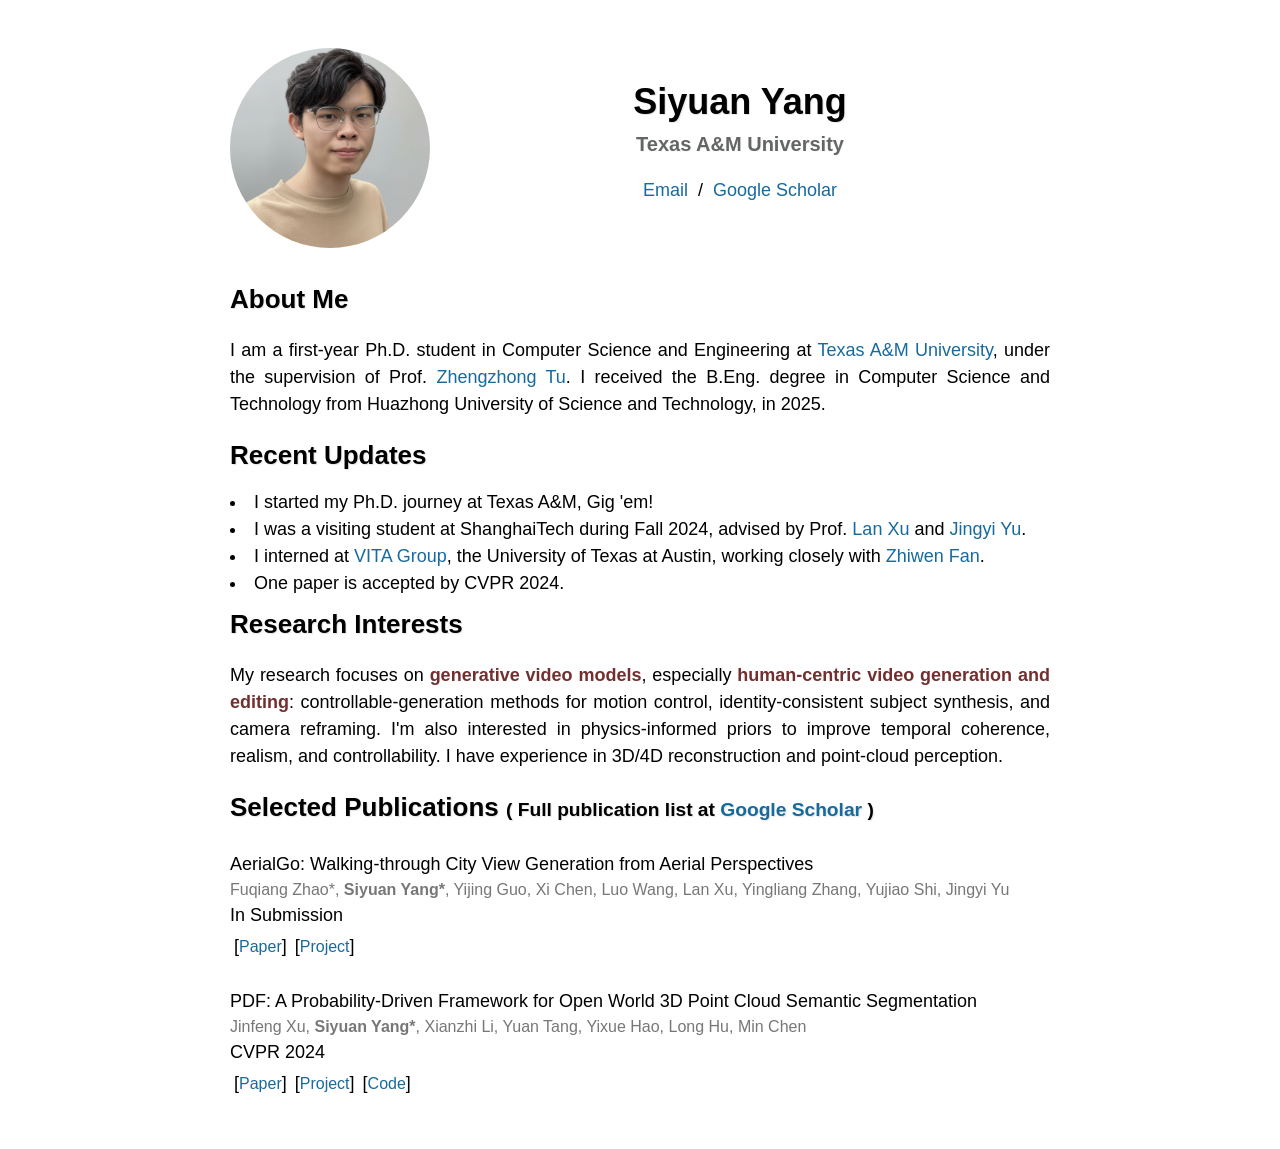
==== index.html @ 32f58fd7 "Initial commit" ====
<!DOCTYPE html>
<html lang="en">


<head>
    <meta http-equiv="Content-Type" content="text/html; charset=UTF-8"><!--<base target="_blank">-->
    <base href="." target="_blank">
    <link rel="preconnect" href="https://fonts.gstatic.com/">
    <link rel="stylesheet" type="text/css" data-href="https://fonts.googleapis.com/css?family=Lato">
    <link rel="preconnect" href="https://fonts.gstatic.com/" crossorigin="">
    <meta name="viewport" content="width=device-width">
    <title>Siyuan Yang's Homepage</title>
    <link rel="icon" href="/images/sky_icon.jpeg" type="image/jpg">
    <meta name="description"
        content="I am a Ph.D. student in Computer Science and Engineering at Texas A&M University.">
    <meta name="next-head-count" content="4">
    <link rel="preload" href="./Homepage_files/body.css" as="style">
    <link rel="stylesheet" href="./Homepage_files/body.css" data-n-g="">
    <link rel="preload" href="./Homepage_files/pub.css" as="style">
    <link rel="stylesheet" href="./Homepage_files/pub.css" data-n-p=""><noscript data-n-css=""></noscript>

    <style>
        body {
            font-family: Palatino, sans-serif;
            font-size: 18px;
        }
    </style>

    <style>
        a {
            /* color: #305b81; */
            color: #176a9d;
            text-decoration: none;
        }

        a:hover {
            /* color:rgb(197, 139, 92); */
            color: rgb(106, 0, 95);
            /* color: #B01C33; */
        }

        heading {
            font-size: 22px;
        }

        papertitle {
            font-size: 18px;
            font-weight: bold;
        }

        name {
            font-size: 30px;
            line-height: 130%;
        }

        note {
            color: #080808a6;
            font-size: 13px;
        }

        highlight {
            /* color:	#B01C33; */
            /* color: #305b81; */
            color: #176a9d;
        }

        .personal_chineseName__image {
            max-width: 100%;
            /* Ensures it doesn't overflow */
            height: auto;
            display: block;
            margin: 5px auto;
        }

        /* Match h3 size */
        .personal_chineseName__image {
            max-height: 1.8em;
            /* Keeps it similar to h3 font size */
        }

        h2 {
            font-size: 26px;
            /* Reduce from default size */
            font-weight: bold;
            margin-bottom: 14px;
            /* Adjust spacing */
        }

        /* Reduce the gap between paragraphs inside the table */
        .edu-info p {
            margin: 1px 0;
            /* Adjusts spacing between paragraphs */
        }

        .name-highlight {
            font-weight: bold;
            /* Makes it bold */
            /* color: #DAA520; */
            /* Gold color */
            /* background-color: rgba(218, 165, 32, 0.15); */
            /* Light gold background */
            /* padding: 2px 5px; */
            /* Adds some spacing */
            /* border-radius: 5px; */
            /* Soft rounded corners */
        }

        #cat-gallery {
            margin: 20px auto;
            text-align: center;
        }

        .gallery {
            display: flex;
            justify-content: center;
            flex-wrap: wrap;
            gap: 20px;
            margin-top: 15px;
        }

        .gallery figure {
            margin: 0;
            width: 200px;
            /* Adjust the width as needed */
        }

        .gallery img {
            width: 100%;
            height: auto;
            border-radius: 8px;
            /* Optional: add some rounded corners */
        }

        .gallery figcaption {
            margin-top: 8px;
            font-size: 16px;
            color: #333;
        }
        .affiliation-logos {
            display: flex;
            justify-content: center;
            gap: 50px;
            flex-wrap: wrap;
            align-items: center;
            margin-bottom: 50px;
        }
    </style>




</head>


<body>
    <div id="__next">
        <div class="styles_container__1_WuM">
            <section>
                <div class="personal_profile__BdQI4"><img class="personal_portrait__BAkO0" src="./images/siyuan.png"
                        alt="pottrait">
                    <div class="personal_profileInfo__1Y4pW">
                        <h2 class="personal_name__1_mHK">Siyuan Yang</span></h2>
                        <!-- <h3 class="personal_chineseName__18aOD">朱汉卿</h3> -->
                        <!-- <img class="personal_chineseName__image" src="./images/hanqing_chinese_name_v2.png"
                            alt="Chinese Name"> -->
                        <h3 class="personal_worksFor__2L0De">Texas A&M University</h3>
                        <p style="text-align:center">
                            <a href="mailto:siyuan@tamu.edu">Email</a> &nbsp;/&nbsp;
                            <a href="https://scholar.google.com/citations?user=Z9YNf34AAAAJ"> Google Scholar</a>
                            <!--  <a href="https://github.com/Mia-Cong"> Github </a> &nbsp;/&nbsp;
                            <a href="docs/CV_WYC_2025.pdf"> CV </a> &nbsp;/&nbsp; -->
                            </p>
                    </div>
                </div>
            </section>
            <section>
                <h2>About Me</h2>
                <div>
                    <p>I am a first-year Ph.D. student in Computer Science and Engineering at <a
                            href="https://www.tamu.edu/">Texas A&M University</a>, under the
                        supervision of Prof. <a href="https://vztu.github.io/">Zhengzhong Tu</a>.
                        I received the B.Eng. degree in Computer Science and Technology from Huazhong University of Science and Technology, in 2025.
                    </p>



                </div>
            </section>

            <section>
                <h2>Recent Updates</h2>
                <li>
                    <span>I started my Ph.D. journey at Texas A&amp;M, Gig 'em!</span>
                </li>
                <li>
                    <span>I was a visiting student at ShanghaiTech during Fall 2024, advised by Prof. <a href="https://scholar.google.com/citations?user=aPS5pJkAAAAJ&hl=en">Lan Xu</a> and <a href="https://www.yu-jingyi.com/">Jingyi Yu</a>.</span>
                </li>
                <li>
                    <span>I interned at <a href="https://www.vita-group.space/">VITA Group</a>, the University of Texas at Austin, working closely with <a href="https://zhiwenfan.github.io">Zhiwen Fan</a>.</span>
                </li>
                <li>
                    <span>One paper is accepted by CVPR 2024.</span>
                </li>
            </section>

            <section>
                <h2>Research Interests</h2>
                <div>
                    <p>
                        My research focuses on <span style="color:#732F2f; font-weight:bold;">generative video models</span>, especially <span style="color:#732F2f; font-weight:bold;">human-centric video generation and editing</span>: controllable-generation methods for motion control, identity-consistent subject synthesis, and camera reframing. I'm also interested in physics-informed priors to improve temporal coherence, realism, and controllability. I have experience in 3D/4D reconstruction and point-cloud perception.
                    </p>
                    </ul>
                    </p>
                </div>
            </section>

            <!--  <section>
                <div class="affiliation-logos">

                    <img src="images/adobe_icon.png" alt="Adobe" style="width: auto; max-height: 100px;">
                    <img src="images/facebookai_logo.png" alt="Meta" style="width: auto; max-height: 70px;">
                    <img src="images/snap_icon.png" alt="Snapchat" style="width: auto; max-height: 100px;">
                    <img src="images/ut_logo.png" alt="UT Austin" style="width: auto; max-height: 100px;">
                    <img src="images/Sjtu-logo.png" alt="SJTU" style="width: auto; max-height: 100px;">
                </div>

            </section> -->


            <section>
                <h2>Selected Publications<br class="publication-list_mobileBreak__24vsO">
                    <span class="publication-list_filters__3ikvu"> <span>Full publication list at </span>
                        <span><a href="https://scholar.google.com/citations?user=Z9YNf34AAAAJ">Google Scholar</a> </span>
                    </span>
                </h2>
                <div>
                    
                    <div class="publication_publication__1Icb_">
                        <div class="publication_info__kLRGP">
                            <div class="publication_title__3m6SE">AerialGo: Walking-through City View Generation from Aerial Perspectives</div>
                            <div class="publication_authors__qkFXc"><span>Fuqiang Zhao*, <span class="name-highlight">Siyuan Yang*</span>, Yijing Guo, Xi Chen, Luo Wang, Lan Xu, Yingliang Zhang, Yujiao Shi, Jingyi Yu</span></div>
                            <div class="publication_venue__1Dv6R"><span>In Submission</span></div>
                            <div class="publication_links__aEpO_">
                                <span class="publication_link__fXY43"><a href="https://arxiv.org/abs/2412.00157">Paper</a></span>
                                <span class="publication_link__fXY43"><a href="#" onclick="event.preventDefault(); location.reload();">Project</a></span>
                            </div>
                        </div>
                    </div>



                    <div class="publication_publication__1Icb_">
                        <div class="publication_info__kLRGP">
                            <div class="publication_title__3m6SE">PDF: A Probability-Driven Framework for Open World 3D Point Cloud Semantic Segmentation</div>
                            <div class="publication_authors__qkFXc"><span>Jinfeng Xu, <span class="name-highlight">Siyuan Yang*</span>, Xianzhi Li, Yuan Tang, Yixue Hao, Long Hu, Min Chen</span></div>
                            <div class="publication_venue__1Dv6R"><span>CVPR 2024</span></div>
                            <div class="publication_links__aEpO_">
                                <span class="publication_link__fXY43"><a href="https://arxiv.org/abs/2404.00979">Paper</a></span>
                                <span class="publication_link__fXY43"><a href="#" onclick="event.preventDefault(); location.reload();">Project</a></span>
                                <span class="publication_link__fXY43"><a href="https://github.com/JinfengX/PointCloudPDF">Code</a></span>
                            </div>
                        </div>
                    </div>

                </div>


            </section>  
        </div>
    </div>

    <script>
        document.addEventListener('DOMContentLoaded', () => {
            const timeElem = document.querySelector('footer time');
            if (timeElem) {
                // Get the document's last modified date
                const lastModified = new Date(document.lastModified);
                // Format the date (adjust the options as needed)
                const options = { year: 'numeric', month: 'short', day: 'numeric' };
                timeElem.textContent = lastModified.toLocaleDateString(undefined, options);
                timeElem.setAttribute('datetime', lastModified.toISOString());
            }
        });
    </script>

</body>

</html>
---- Homepage_files/body.css ----
body,
html {
    padding: 0;
    margin: 0;
    font-family: -apple-system, BlinkMacSystemFont, Segoe UI, Roboto, Oxygen, Ubuntu, Cantarell, Fira Sans, Droid Sans, Helvetica Neue, sans-serif
}

body {
    background: #fff no-repeat fixed 0 0;
    margin: 3rem 0;
    font-family: Lato, sans-serif;
    line-height: 1.5;
    font-size: 1.2rem;
    font-weight: 400;
    text-align: justify
}

h1 {
    text-align: center;
    font-size: 4rem
}

h1,
h2 {
    color: #000;
    font-weight: 400;
    text-shadow: 1px 1px 1px hsla(0, 0%, 64.7%, .3)
}

h2 {
    margin: .3em 0 .2em;
    font-size: 2rem
}

a {
    color: #0567e7
}

a:not(:hover) {
    text-decoration: none
}

a img {
    border: 0
}

* {
    -webkit-box-sizing: border-box;
    -moz-box-sizing: border-box;
    box-sizing: border-box
}

@media only screen and (max-width:832px) {
    h1 {
        font-size: 3rem
    }
}
---- Homepage_files/body.css ----
body,
html {
    padding: 0;
    margin: 0;
    font-family: -apple-system, BlinkMacSystemFont, Segoe UI, Roboto, Oxygen, Ubuntu, Cantarell, Fira Sans, Droid Sans, Helvetica Neue, sans-serif
}

body {
    background: #fff no-repeat fixed 0 0;
    margin: 3rem 0;
    font-family: Lato, sans-serif;
    line-height: 1.5;
    font-size: 1.2rem;
    font-weight: 400;
    text-align: justify
}

h1 {
    text-align: center;
    font-size: 4rem
}

h1,
h2 {
    color: #000;
    font-weight: 400;
    text-shadow: 1px 1px 1px hsla(0, 0%, 64.7%, .3)
}

h2 {
    margin: .3em 0 .2em;
    font-size: 2rem
}

a {
    color: #0567e7
}

a:not(:hover) {
    text-decoration: none
}

a img {
    border: 0
}

* {
    -webkit-box-sizing: border-box;
    -moz-box-sizing: border-box;
    box-sizing: border-box
}

@media only screen and (max-width:832px) {
    h1 {
        font-size: 3rem
    }
}
---- Homepage_files/pub.css ----
.personal_profile__BdQI4 {
    text-align: center;
    display: -moz-box;
    display: flex;
    -moz-box-orient: vertical;
    -moz-box-direction: normal;
    flex-direction: column;
    margin-bottom: 2rem;
    -moz-box-align: center;
    align-items: center
}

@media only screen and (min-width:832px) {
    .personal_profile__BdQI4 {
        -moz-box-orient: horizontal;
        -moz-box-direction: normal;
        flex-direction: row
    }
}

.personal_profileInfo__1Y4pW {
    -moz-box-flex: 1;
    flex: 1 1
}

.personal_name__1_mHK {
    margin: 0;
    font-size: 36px;
}

.personal_chineseName__18aOD {
    font-size: 1.25rem;
    color: #3d3d3d;
    text-shadow: 1px 1px 1px rgba(45, 157, 167, .1);
    opacity: .6;
    margin: 0
}

.personal_fakeEmail__3q6yD {
    display: none
}

.personal_email__2kMgm {
    margin: 1.5rem 0;
    line-height: 1
}

.personal_email__2kMgm a {
    color: #000
}

.personal_links__p_eYL span:not(:last-of-type):after {
    content: " ∙ "
}

.personal_blurb__2rRwq {
    margin: 1rem 0;
    padding-top: .6em;
    padding-bottom: .8em;
    text-align: justify
}

.personal_atsign__3xW7w {
    color: #db4d6d;
    font-size: 1.35rem;
    font-weight: 700
}

.personal_portrait__BAkO0 {
    width: 200px;
    height: 200px;
    border-radius: 50%
}

.personal_worksFor__2L0De {
    font-size: 1.25rem;
    color: #000;
    text-shadow: 1px 1px 1px rgba(45, 157, 167, .1);
    opacity: .6;
    margin: 0
}

.publication_publication__1Icb_ {
    display: -moz-box;
    display: flex;  /* Switches layout from column to row */
    display: flex;
    -moz-box-orient: vertical;
    -moz-box-direction: normal;
    flex-direction: column;
    margin: 1.5rem 0;
    -webkit-hyphens: auto;
    -moz-hyphens: auto;
    -ms-hyphens: auto;
    hyphens: auto; 
    gap: 20px; /* Adds spacing between text and image */
}

.publication_image__1EUuC {
    width: 100%;
    padding-bottom: .5rem
}

.publication_image__1EUuC img,
.publication_image__1EUuC video,
.publication_image__full_size img,
.publication_image__full_size video,
.publication_image_0dot7_size img,
.publication_image_0dot7_size video,

publication_image_0dot7_size
.publication_info__kLRGP {
    width: 100%
}

.publication_title__3m6SE {
    display: block;
    font-size: 18px
}

.publication_title__3m6SE a:not(a[href]) {
    color: #000
}

.publication_authors__qkFXc {
    font-size: 16px;
    color: #777
}

.publication_authors__qkFXc>span:not(:last-of-type):after {
    content: ", \00a0"
}

.publication_authors__qkFXc a {
    color: #777
}

.publication_hilightedAuthor__KiWMY a {
    color: #000;
    font-weight: 700
}

.publication_venue__1Dv6R>span:not(:last-of-type):after {
    font-size: 18px;
    /* content: "\00a0" */
}

.publication_tag__q9Y_t:before {
    content: "["
}

.publication_tag__q9Y_t:after {
    content: "] "
}

.publication_highlights__2ILmf {
    color: #e83015
}

.publication_links__aEpO_ {
    display: -moz-box;
    display: flex;
    font-size: 18px;
}

.publication_link__fXY43 {
    padding: .25rem
}

.publication_link__fXY43>a {
    font-size: medium;
    -webkit-transition: all .1s ease-in-out;
    -moz-transition: all .1s ease-in-out;
    transition: all .1s ease-in-out
}

.publication_link__fXY43:before {
    content: "["
}

.publication_link__fXY43:after {
    content: "]"
}

.publication_links__aEpO_>a:not(:last-of-type) {
    margin-right: 1rem
}

@media only screen and (min-width:432px) {
    .publication_publication__1Icb_ {
        -moz-box-orient: horizontal;
        -moz-box-direction: normal;
        flex-direction: row;
        -webkit-hyphens: auto;
        -moz-hyphens: auto;
        -ms-hyphens: auto;
        hyphens: auto
    }

    .publication_image__1EUuC {
        width: 30%;
        max-width: 300px;
        padding: .5rem 1rem 0 0
    }

    .publication_image_full_size {
        width: 100%;
        padding: 3rem 0 0 0
    }

    .publication_image_0dot7_size {
        width: 70%;
        padding: .5rem 1rem 0 1rem; /* Sets equal padding on the left and right */
    }

    .publication_info__kLRGP {
        width: 98%
    }
}

.publication-list_filters__3ikvu {
    font-size: 1rem;
    color: #000
}

.publication-list_smallText__pUJXB {
    font-size: 1.1rem;
    color: #000
}

.publication-list_filters__3ikvu:before {
    content: " ( "
}

.publication-list_filters__3ikvu:after {
    content: " )"
}

.publication-list_filter__1x1Xu:not(:last-of-type):after {
    content: " / "
}

.publication-list_filter__1x1Xu a:hover {
    cursor: pointer;
    text-decoration: underline
}

.publication-list_filter__1x1Xu a:not(.publication-list_active__y3dLZ) {
    color: #000
}

.publication-list_label__38tLh {
    font-size: 1.3rem;
    margin: 0
}

@media screen and (min-width:432px) {
    .publication-list_mobileBreak__24vsO {
        display: none
    }

    .publication-list_filters__3ikvu {
        font-size: 1.2rem
    }
}

.styles_container__1_WuM {
    margin: 0 2rem;
    max-width: 820px
}

.styles_projects__-bgEX {
    width: 100%;
    display: -moz-box;
    display: flex;
    -moz-box-orient: vertical;
    -moz-box-direction: normal;
    flex-direction: column
}

.styles_projects__-bgEX iframe {
    width: 100%;
    min-height: 450px;
    height: auto;
    margin-bottom: 1em
}

.styles_collaborator__VflHz:not(:last-of-type):after {
    content: ", "
}

.styles_footer__3qp3V {
    text-align: center;
    color: #7a7a7a;
    font-weight: 400;
    font-size: 1rem;
    margin-top: 3em
}

.styles_footer__3qp3V p {
    margin: .5rem
}

.styles_footer__3qp3V a:not(:hover) {
    text-decoration: none;
    color: #7a7a7a
}

@media only screen and (min-width:832px) {
    .styles_container__1_WuM {
        margin: 0 auto
    }
}

.styles_title__1AK6- {
    display: block
}

.styles_title__1AK6- a {
    color: #000
}

.styles_authors__20Znu {
    font-size: 1.1rem
}

.styles_authors__20Znu span:not(:last-of-type):after {
    content: ", \00a0"
}

.styles_authors__20Znu a {
    color: #777
}

.styles_showMore__JvZFs {
    display: -moz-box;
    display: flex;
    -moz-box-pack: center;
    justify-content: center
}

.styles_showMore__JvZFs button {
    -webkit-appearance: none;
    -moz-appearance: none;
    appearance: none;
    background: transparent;
    outline: none;
    border: 1px solid grey;
    border-radius: 1px;
    font-size: medium;
    cursor: pointer;
    padding: .5rem
}
---- Homepage_files/pub.css ----
.personal_profile__BdQI4 {
    text-align: center;
    display: -moz-box;
    display: flex;
    -moz-box-orient: vertical;
    -moz-box-direction: normal;
    flex-direction: column;
    margin-bottom: 2rem;
    -moz-box-align: center;
    align-items: center
}

@media only screen and (min-width:832px) {
    .personal_profile__BdQI4 {
        -moz-box-orient: horizontal;
        -moz-box-direction: normal;
        flex-direction: row
    }
}

.personal_profileInfo__1Y4pW {
    -moz-box-flex: 1;
    flex: 1 1
}

.personal_name__1_mHK {
    margin: 0;
    font-size: 36px;
}

.personal_chineseName__18aOD {
    font-size: 1.25rem;
    color: #3d3d3d;
    text-shadow: 1px 1px 1px rgba(45, 157, 167, .1);
    opacity: .6;
    margin: 0
}

.personal_fakeEmail__3q6yD {
    display: none
}

.personal_email__2kMgm {
    margin: 1.5rem 0;
    line-height: 1
}

.personal_email__2kMgm a {
    color: #000
}

.personal_links__p_eYL span:not(:last-of-type):after {
    content: " ∙ "
}

.personal_blurb__2rRwq {
    margin: 1rem 0;
    padding-top: .6em;
    padding-bottom: .8em;
    text-align: justify
}

.personal_atsign__3xW7w {
    color: #db4d6d;
    font-size: 1.35rem;
    font-weight: 700
}

.personal_portrait__BAkO0 {
    width: 200px;
    height: 200px;
    border-radius: 50%
}

.personal_worksFor__2L0De {
    font-size: 1.25rem;
    color: #000;
    text-shadow: 1px 1px 1px rgba(45, 157, 167, .1);
    opacity: .6;
    margin: 0
}

.publication_publication__1Icb_ {
    display: -moz-box;
    display: flex;  /* Switches layout from column to row */
    display: flex;
    -moz-box-orient: vertical;
    -moz-box-direction: normal;
    flex-direction: column;
    margin: 1.5rem 0;
    -webkit-hyphens: auto;
    -moz-hyphens: auto;
    -ms-hyphens: auto;
    hyphens: auto; 
    gap: 20px; /* Adds spacing between text and image */
}

.publication_image__1EUuC {
    width: 100%;
    padding-bottom: .5rem
}

.publication_image__1EUuC img,
.publication_image__1EUuC video,
.publication_image__full_size img,
.publication_image__full_size video,
.publication_image_0dot7_size img,
.publication_image_0dot7_size video,

publication_image_0dot7_size
.publication_info__kLRGP {
    width: 100%
}

.publication_title__3m6SE {
    display: block;
    font-size: 18px
}

.publication_title__3m6SE a:not(a[href]) {
    color: #000
}

.publication_authors__qkFXc {
    font-size: 16px;
    color: #777
}

.publication_authors__qkFXc>span:not(:last-of-type):after {
    content: ", \00a0"
}

.publication_authors__qkFXc a {
    color: #777
}

.publication_hilightedAuthor__KiWMY a {
    color: #000;
    font-weight: 700
}

.publication_venue__1Dv6R>span:not(:last-of-type):after {
    font-size: 18px;
    /* content: "\00a0" */
}

.publication_tag__q9Y_t:before {
    content: "["
}

.publication_tag__q9Y_t:after {
    content: "] "
}

.publication_highlights__2ILmf {
    color: #e83015
}

.publication_links__aEpO_ {
    display: -moz-box;
    display: flex;
    font-size: 18px;
}

.publication_link__fXY43 {
    padding: .25rem
}

.publication_link__fXY43>a {
    font-size: medium;
    -webkit-transition: all .1s ease-in-out;
    -moz-transition: all .1s ease-in-out;
    transition: all .1s ease-in-out
}

.publication_link__fXY43:before {
    content: "["
}

.publication_link__fXY43:after {
    content: "]"
}

.publication_links__aEpO_>a:not(:last-of-type) {
    margin-right: 1rem
}

@media only screen and (min-width:432px) {
    .publication_publication__1Icb_ {
        -moz-box-orient: horizontal;
        -moz-box-direction: normal;
        flex-direction: row;
        -webkit-hyphens: auto;
        -moz-hyphens: auto;
        -ms-hyphens: auto;
        hyphens: auto
    }

    .publication_image__1EUuC {
        width: 30%;
        max-width: 300px;
        padding: .5rem 1rem 0 0
    }

    .publication_image_full_size {
        width: 100%;
        padding: 3rem 0 0 0
    }

    .publication_image_0dot7_size {
        width: 70%;
        padding: .5rem 1rem 0 1rem; /* Sets equal padding on the left and right */
    }

    .publication_info__kLRGP {
        width: 98%
    }
}

.publication-list_filters__3ikvu {
    font-size: 1rem;
    color: #000
}

.publication-list_smallText__pUJXB {
    font-size: 1.1rem;
    color: #000
}

.publication-list_filters__3ikvu:before {
    content: " ( "
}

.publication-list_filters__3ikvu:after {
    content: " )"
}

.publication-list_filter__1x1Xu:not(:last-of-type):after {
    content: " / "
}

.publication-list_filter__1x1Xu a:hover {
    cursor: pointer;
    text-decoration: underline
}

.publication-list_filter__1x1Xu a:not(.publication-list_active__y3dLZ) {
    color: #000
}

.publication-list_label__38tLh {
    font-size: 1.3rem;
    margin: 0
}

@media screen and (min-width:432px) {
    .publication-list_mobileBreak__24vsO {
        display: none
    }

    .publication-list_filters__3ikvu {
        font-size: 1.2rem
    }
}

.styles_container__1_WuM {
    margin: 0 2rem;
    max-width: 820px
}

.styles_projects__-bgEX {
    width: 100%;
    display: -moz-box;
    display: flex;
    -moz-box-orient: vertical;
    -moz-box-direction: normal;
    flex-direction: column
}

.styles_projects__-bgEX iframe {
    width: 100%;
    min-height: 450px;
    height: auto;
    margin-bottom: 1em
}

.styles_collaborator__VflHz:not(:last-of-type):after {
    content: ", "
}

.styles_footer__3qp3V {
    text-align: center;
    color: #7a7a7a;
    font-weight: 400;
    font-size: 1rem;
    margin-top: 3em
}

.styles_footer__3qp3V p {
    margin: .5rem
}

.styles_footer__3qp3V a:not(:hover) {
    text-decoration: none;
    color: #7a7a7a
}

@media only screen and (min-width:832px) {
    .styles_container__1_WuM {
        margin: 0 auto
    }
}

.styles_title__1AK6- {
    display: block
}

.styles_title__1AK6- a {
    color: #000
}

.styles_authors__20Znu {
    font-size: 1.1rem
}

.styles_authors__20Znu span:not(:last-of-type):after {
    content: ", \00a0"
}

.styles_authors__20Znu a {
    color: #777
}

.styles_showMore__JvZFs {
    display: -moz-box;
    display: flex;
    -moz-box-pack: center;
    justify-content: center
}

.styles_showMore__JvZFs button {
    -webkit-appearance: none;
    -moz-appearance: none;
    appearance: none;
    background: transparent;
    outline: none;
    border: 1px solid grey;
    border-radius: 1px;
    font-size: medium;
    cursor: pointer;
    padding: .5rem
}
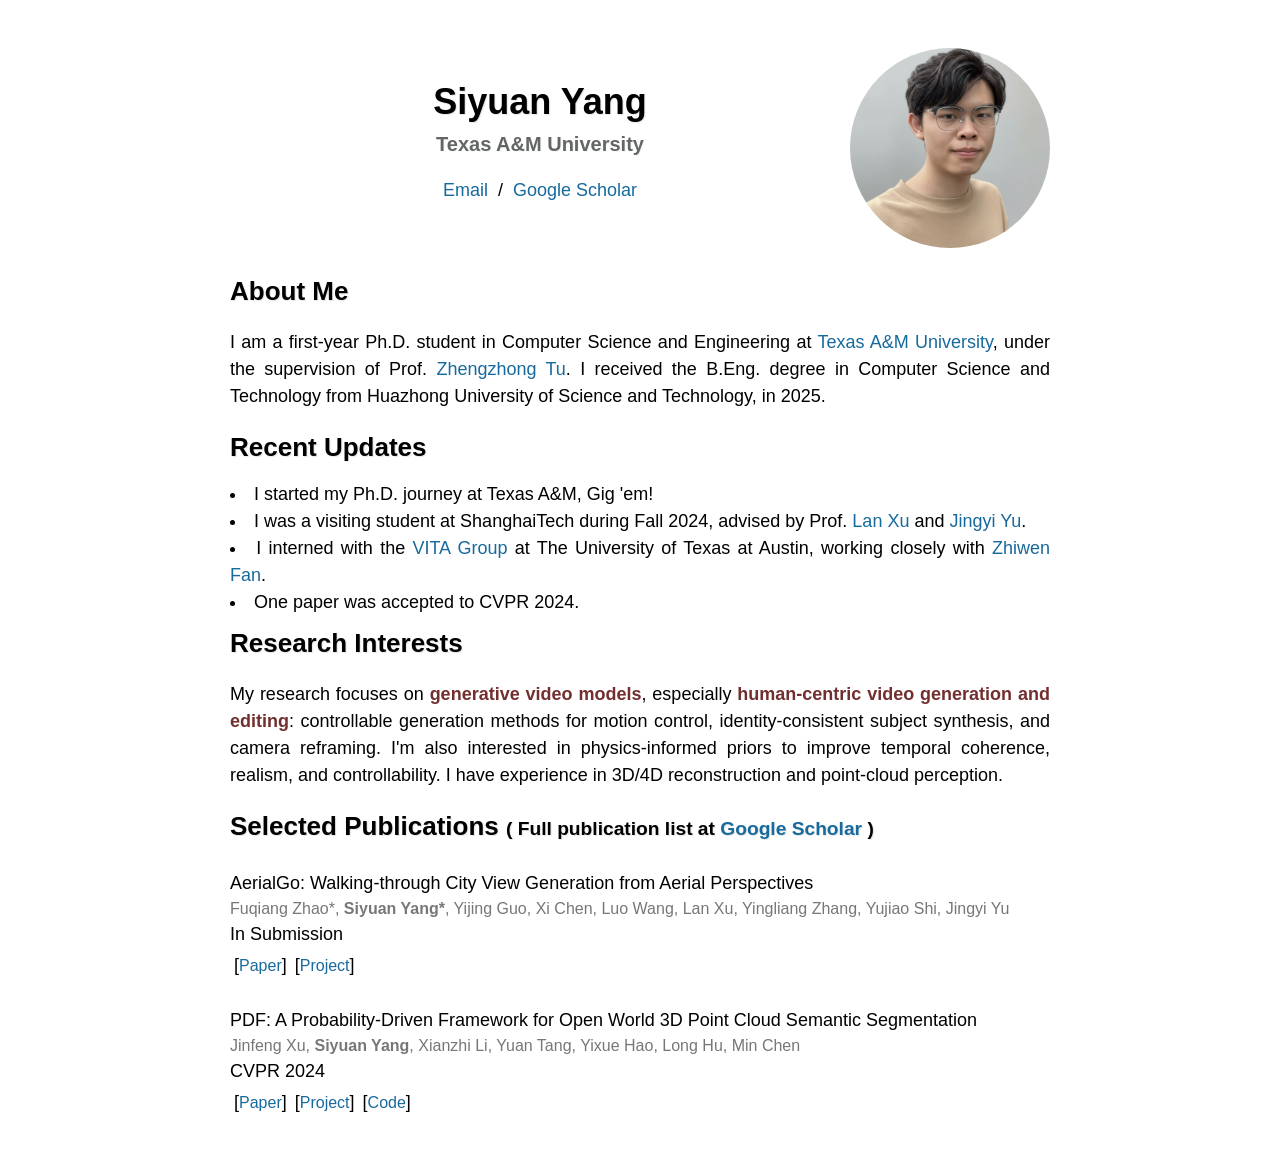
==== commit dd9c4371: "minor fix+image title reverse" ====
--- a/index.html
+++ b/index.html
@@ -196,10 +196,10 @@
                     <span>I was a visiting student at ShanghaiTech during Fall 2024, advised by Prof. <a href="https://scholar.google.com/citations?user=aPS5pJkAAAAJ&hl=en">Lan Xu</a> and <a href="https://www.yu-jingyi.com/">Jingyi Yu</a>.</span>
                 </li>
                 <li>
-                    <span>I interned at <a href="https://www.vita-group.space/">VITA Group</a>, the University of Texas at Austin, working closely with <a href="https://zhiwenfan.github.io">Zhiwen Fan</a>.</span>
-                </li>
-                <li>
-                    <span>One paper is accepted by CVPR 2024.</span>
+                    <span>I interned with the <a href="https://www.vita-group.space/">VITA Group</a> at The University of Texas at Austin, working closely with <a href="https://zhiwenfan.github.io">Zhiwen Fan</a>.</span>
+                </li>
+                <li>
+                    <span>One paper was accepted to CVPR 2024.</span>
                 </li>
             </section>
 
@@ -207,7 +207,7 @@
                 <h2>Research Interests</h2>
                 <div>
                     <p>
-                        My research focuses on <span style="color:#732F2f; font-weight:bold;">generative video models</span>, especially <span style="color:#732F2f; font-weight:bold;">human-centric video generation and editing</span>: controllable-generation methods for motion control, identity-consistent subject synthesis, and camera reframing. I'm also interested in physics-informed priors to improve temporal coherence, realism, and controllability. I have experience in 3D/4D reconstruction and point-cloud perception.
+                        My research focuses on <span style="color:#732F2f; font-weight:bold;">generative video models</span>, especially <span style="color:#732F2f; font-weight:bold;">human-centric video generation and editing</span>: controllable generation methods for motion control, identity-consistent subject synthesis, and camera reframing. I'm also interested in physics-informed priors to improve temporal coherence, realism, and controllability. I have experience in 3D/4D reconstruction and point-cloud perception.
                     </p>
                     </ul>
                     </p>
@@ -252,7 +252,7 @@
                     <div class="publication_publication__1Icb_">
                         <div class="publication_info__kLRGP">
                             <div class="publication_title__3m6SE">PDF: A Probability-Driven Framework for Open World 3D Point Cloud Semantic Segmentation</div>
-                            <div class="publication_authors__qkFXc"><span>Jinfeng Xu, <span class="name-highlight">Siyuan Yang*</span>, Xianzhi Li, Yuan Tang, Yixue Hao, Long Hu, Min Chen</span></div>
+                            <div class="publication_authors__qkFXc"><span>Jinfeng Xu, <span class="name-highlight">Siyuan Yang</span>, Xianzhi Li, Yuan Tang, Yixue Hao, Long Hu, Min Chen</span></div>
                             <div class="publication_venue__1Dv6R"><span>CVPR 2024</span></div>
                             <div class="publication_links__aEpO_">
                                 <span class="publication_link__fXY43"><a href="https://arxiv.org/abs/2404.00979">Paper</a></span>
--- a/Homepage_files/pub.css
+++ b/Homepage_files/pub.css
@@ -5,7 +5,7 @@
     -moz-box-orient: vertical;
     -moz-box-direction: normal;
     flex-direction: column;
-    margin-bottom: 2rem;
+    margin-bottom: 1.5rem;
     -moz-box-align: center;
     align-items: center
 }
@@ -13,8 +13,8 @@
 @media only screen and (min-width:832px) {
     .personal_profile__BdQI4 {
         -moz-box-orient: horizontal;
-        -moz-box-direction: normal;
-        flex-direction: row
+        -moz-box-direction: reverse;
+        flex-direction: row-reverse
     }
 }
 
@@ -349,4 +349,4 @@
     font-size: medium;
     cursor: pointer;
     padding: .5rem
-}+}
--- a/Homepage_files/pub.css
+++ b/Homepage_files/pub.css
@@ -5,7 +5,7 @@
     -moz-box-orient: vertical;
     -moz-box-direction: normal;
     flex-direction: column;
-    margin-bottom: 2rem;
+    margin-bottom: 1.5rem;
     -moz-box-align: center;
     align-items: center
 }
@@ -13,8 +13,8 @@
 @media only screen and (min-width:832px) {
     .personal_profile__BdQI4 {
         -moz-box-orient: horizontal;
-        -moz-box-direction: normal;
-        flex-direction: row
+        -moz-box-direction: reverse;
+        flex-direction: row-reverse
     }
 }
 
@@ -349,4 +349,4 @@
     font-size: medium;
     cursor: pointer;
     padding: .5rem
-}+}
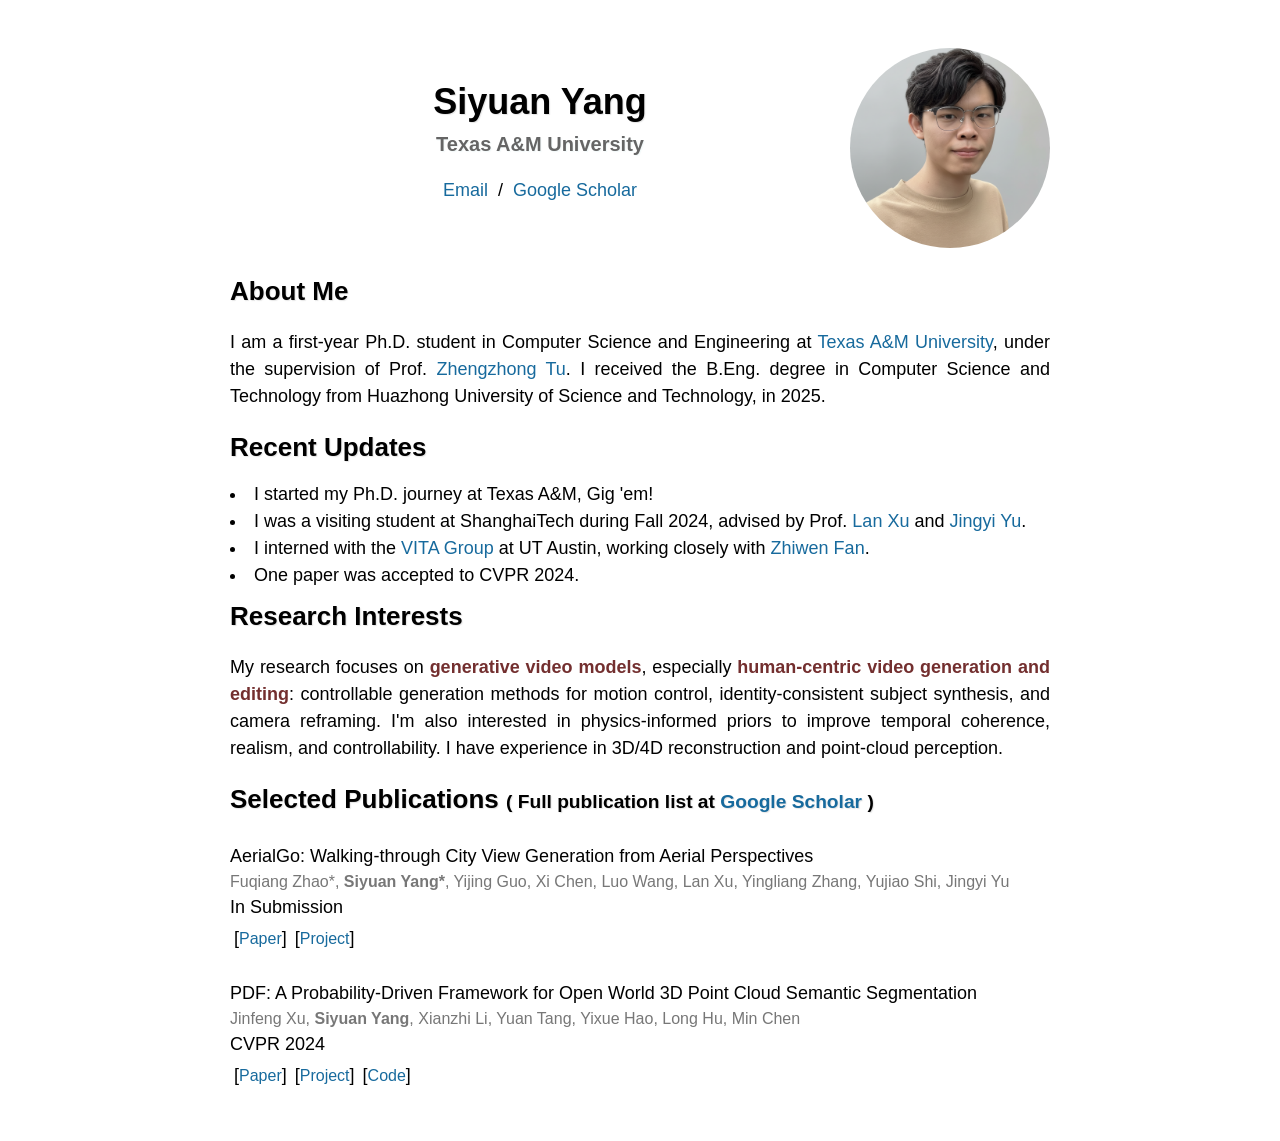
==== commit 61c8ea55: "change to one-line" ====
--- a/index.html
+++ b/index.html
@@ -196,7 +196,7 @@
                     <span>I was a visiting student at ShanghaiTech during Fall 2024, advised by Prof. <a href="https://scholar.google.com/citations?user=aPS5pJkAAAAJ&hl=en">Lan Xu</a> and <a href="https://www.yu-jingyi.com/">Jingyi Yu</a>.</span>
                 </li>
                 <li>
-                    <span>I interned with the <a href="https://www.vita-group.space/">VITA Group</a> at The University of Texas at Austin, working closely with <a href="https://zhiwenfan.github.io">Zhiwen Fan</a>.</span>
+                    <span>I interned with the <a href="https://www.vita-group.space/">VITA Group</a> at UT Austin, working closely with <a href="https://zhiwenfan.github.io">Zhiwen Fan</a>.</span>
                 </li>
                 <li>
                     <span>One paper was accepted to CVPR 2024.</span>
